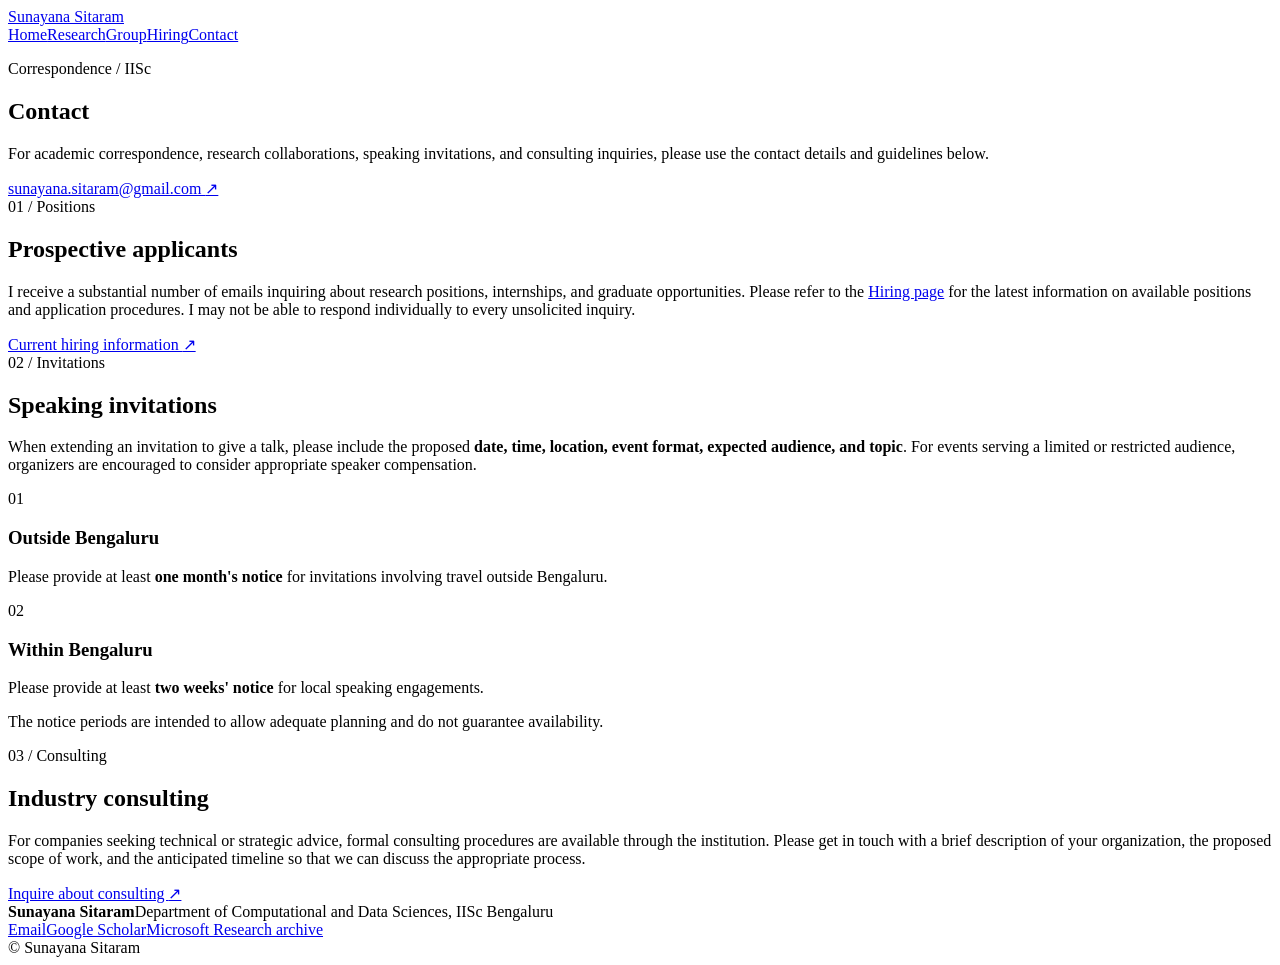
==== contact.html @ 84cc09e3 "Initial version" ====
<!doctype html><html lang="en"><head><meta charset="utf-8"><meta name="viewport" content="width=device-width, initial-scale=1"><meta name="theme-color" content="#fafaf8"><meta name="description" content="Contact Sunayana Sitaram at IISc for research inquiries, speaking invitations, and consulting engagements."><title>Contact | Sunayana Sitaram</title><link rel="stylesheet" href="assets/style.css"></head><body><header class="site-header"><div class="wrap header-inner"><a href="index.html" class="wordmark" aria-label="Sunayana Sitaram home">Sunayana Sitaram</a><nav class="nav" aria-label="Main navigation"><a href="index.html">Home</a><a href="research.html">Research</a><a href="group.html">Group</a><a href="hiring.html" aria-current="page" class="active">Hiring</a><a href="contact.html" aria-current="page" class="active">Contact</a></nav></div></header><main id="main" class="wrap"><section class="page-intro"><p class="kicker">Correspondence / IISc</p><h1>Contact</h1><p class="page-lead">For academic correspondence, research collaborations, speaking invitations, and consulting inquiries, please use the contact details and guidelines below.</p><div class="inline-links"><a href="mailto:sunayana.sitaram@gmail.com">sunayana.sitaram@gmail.com <span aria-hidden="true">↗</span></a></div></section>
<section class="editorial-section"><div class="section-side"><span class="section-index">01 / Positions</span></div><div class="section-main"><h2>Prospective applicants</h2><p class="narrow-copy">I receive a substantial number of emails inquiring about research positions, internships, and graduate opportunities. Please refer to the <a href="hiring.html">Hiring page</a> for the latest information on available positions and application procedures. I may not be able to respond individually to every unsolicited inquiry.</p><a class="primary-link" href="hiring.html">Current hiring information <span aria-hidden="true">↗</span></a></div></section>
<section class="editorial-section"><div class="section-side"><span class="section-index">02 / Invitations</span></div><div class="section-main"><h2>Speaking invitations</h2><p class="narrow-copy">When extending an invitation to give a talk, please include the proposed <strong>date, time, location, event format, expected audience, and topic</strong>. For events serving a limited or restricted audience, organizers are encouraged to consider appropriate speaker compensation.</p><div class="focus-list"><article><span class="ordinal">01</span><div><h3>Outside Bengaluru</h3><p>Please provide at least <strong>one month's notice</strong> for invitations involving travel outside Bengaluru.</p></div></article><article><span class="ordinal">02</span><div><h3>Within Bengaluru</h3><p>Please provide at least <strong>two weeks' notice</strong> for local speaking engagements.</p></div></article></div><p class="narrow-copy">The notice periods are intended to allow adequate planning and do not guarantee availability.</p></div></section>
<section class="editorial-section last-section"><div class="section-side"><span class="section-index">03 / Consulting</span></div><div class="section-main"><h2>Industry consulting</h2><p class="narrow-copy">For companies seeking technical or strategic advice, formal consulting procedures are available through the institution. Please get in touch with a brief description of your organization, the proposed scope of work, and the anticipated timeline so that we can discuss the appropriate process.</p><a class="primary-link" href="mailto:sunayana.sitaram@gmail.com?subject=Consulting%20inquiry">Inquire about consulting <span aria-hidden="true">↗</span></a></div></section></main><footer class="site-footer"><div class="wrap footer-inner"><div><strong>Sunayana Sitaram</strong><span>Department of Computational and Data Sciences, IISc Bengaluru</span></div><div class="footer-links"><a href="mailto:sunayana.sitaram@gmail.com">Email</a><a href="https://scholar.google.com/scholar?q=Sunayana+Sitaram">Google Scholar</a><a href="https://www.microsoft.com/en-us/research/people/susitara/">Microsoft Research archive</a></div></div><div class="wrap copyright">© <span id="year"></span> Sunayana Sitaram</div></footer><script src="assets/site.js"></script></body></html>
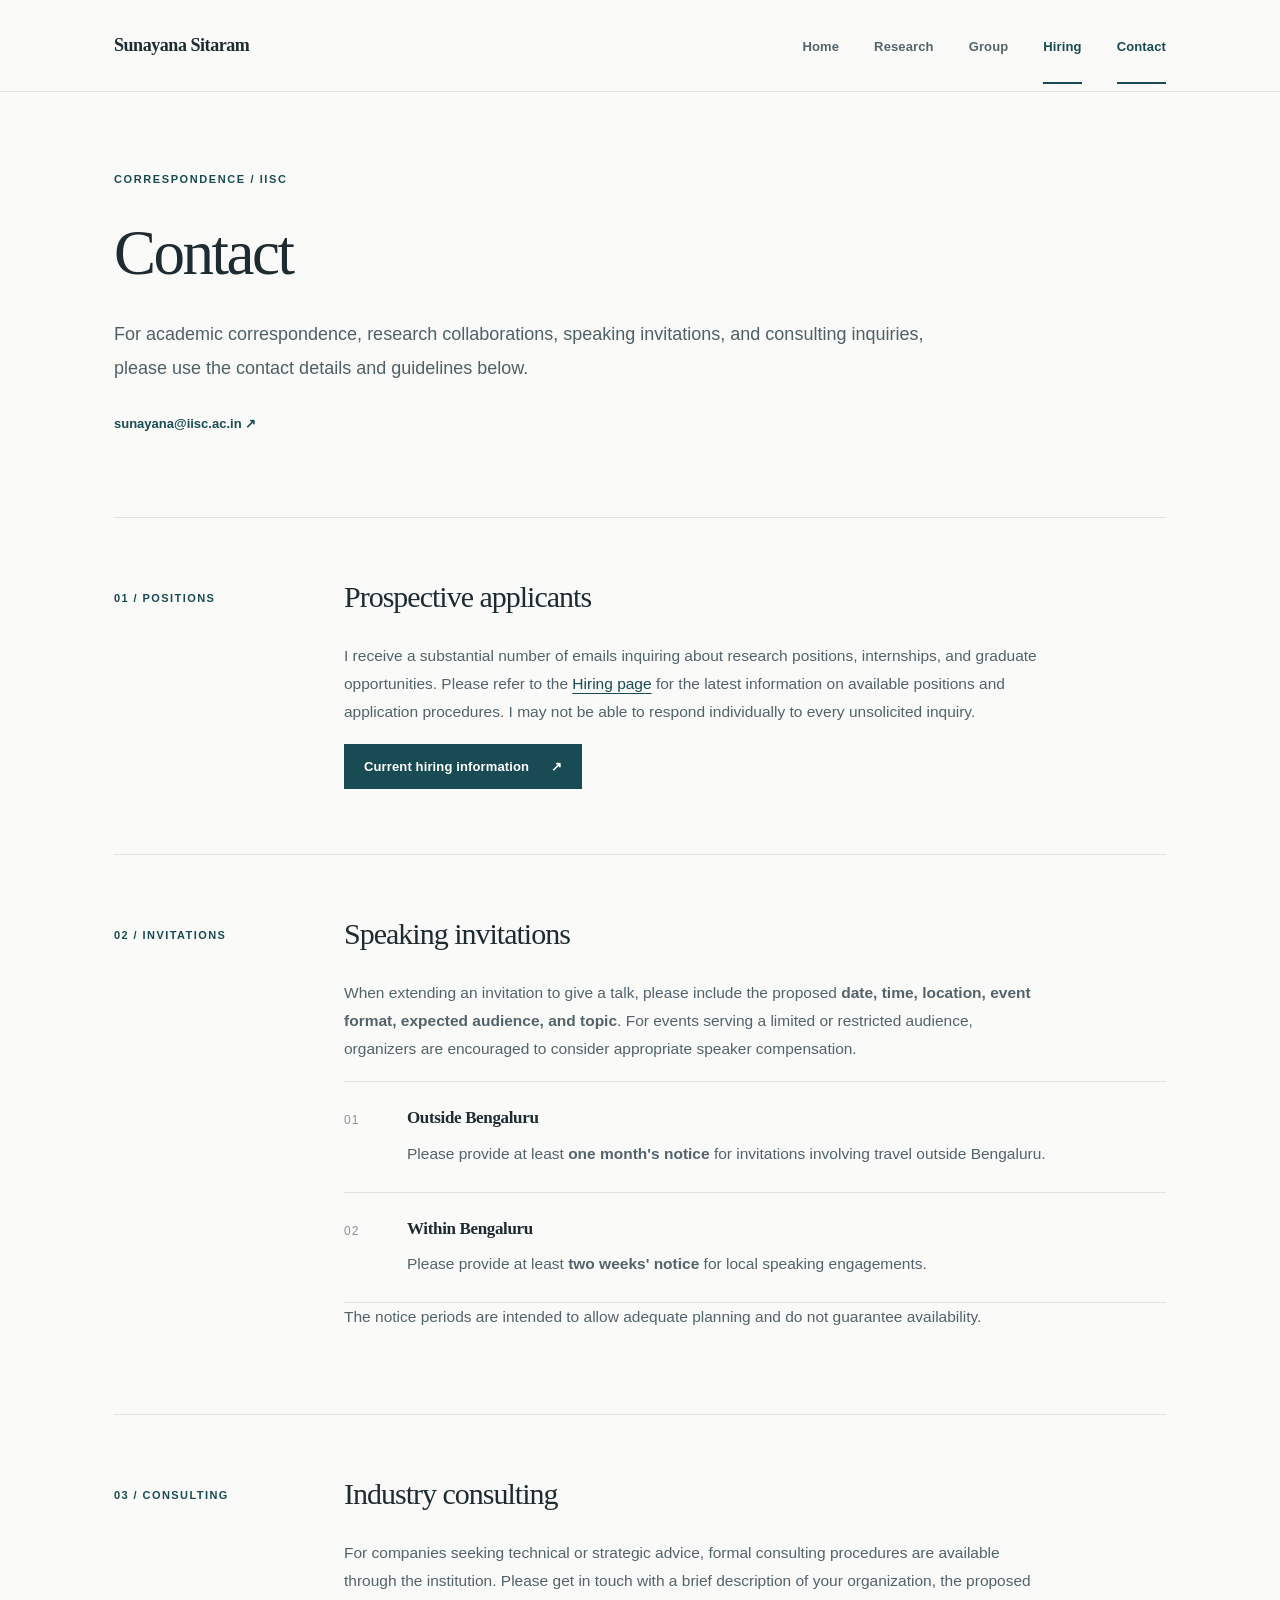
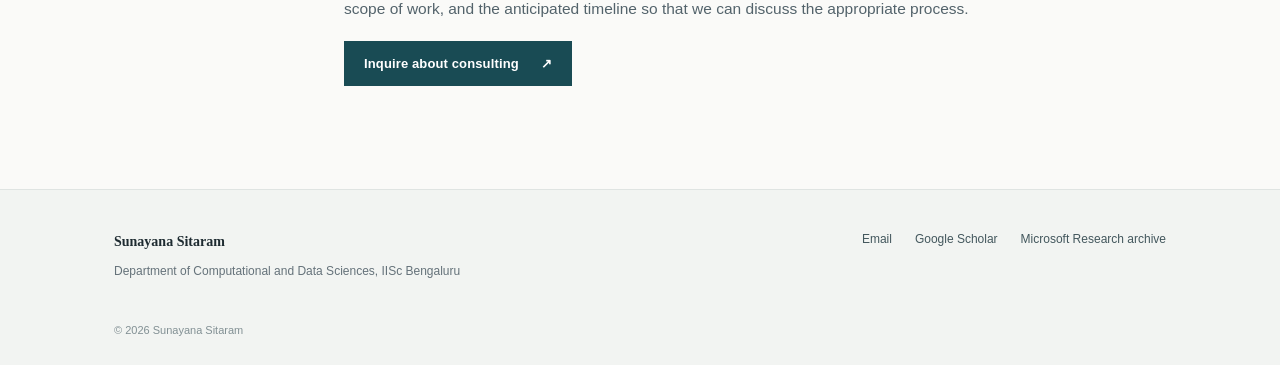
==== commit f14c14b8: "Update contact.html email update" ====
--- a/contact.html
+++ b/contact.html
@@ -1,4 +1,4 @@
-<!doctype html><html lang="en"><head><meta charset="utf-8"><meta name="viewport" content="width=device-width, initial-scale=1"><meta name="theme-color" content="#fafaf8"><meta name="description" content="Contact Sunayana Sitaram at IISc for research inquiries, speaking invitations, and consulting engagements."><title>Contact | Sunayana Sitaram</title><link rel="stylesheet" href="assets/style.css"></head><body><header class="site-header"><div class="wrap header-inner"><a href="index.html" class="wordmark" aria-label="Sunayana Sitaram home">Sunayana Sitaram</a><nav class="nav" aria-label="Main navigation"><a href="index.html">Home</a><a href="research.html">Research</a><a href="group.html">Group</a><a href="hiring.html" aria-current="page" class="active">Hiring</a><a href="contact.html" aria-current="page" class="active">Contact</a></nav></div></header><main id="main" class="wrap"><section class="page-intro"><p class="kicker">Correspondence / IISc</p><h1>Contact</h1><p class="page-lead">For academic correspondence, research collaborations, speaking invitations, and consulting inquiries, please use the contact details and guidelines below.</p><div class="inline-links"><a href="mailto:sunayana.sitaram@gmail.com">sunayana.sitaram@gmail.com <span aria-hidden="true">↗</span></a></div></section>
+<!doctype html><html lang="en"><head><meta charset="utf-8"><meta name="viewport" content="width=device-width, initial-scale=1"><meta name="theme-color" content="#fafaf8"><meta name="description" content="Contact Sunayana Sitaram at IISc for research inquiries, speaking invitations, and consulting engagements."><title>Contact | Sunayana Sitaram</title><link rel="stylesheet" href="assets/style.css"></head><body><header class="site-header"><div class="wrap header-inner"><a href="index.html" class="wordmark" aria-label="Sunayana Sitaram home">Sunayana Sitaram</a><nav class="nav" aria-label="Main navigation"><a href="index.html">Home</a><a href="research.html">Research</a><a href="group.html">Group</a><a href="hiring.html" aria-current="page" class="active">Hiring</a><a href="contact.html" aria-current="page" class="active">Contact</a></nav></div></header><main id="main" class="wrap"><section class="page-intro"><p class="kicker">Correspondence / IISc</p><h1>Contact</h1><p class="page-lead">For academic correspondence, research collaborations, speaking invitations, and consulting inquiries, please use the contact details and guidelines below.</p><div class="inline-links"><a href="mailto:sunayana@iisc.ac.in">sunayana@iisc.ac.in <span aria-hidden="true">↗</span></a></div></section>
 <section class="editorial-section"><div class="section-side"><span class="section-index">01 / Positions</span></div><div class="section-main"><h2>Prospective applicants</h2><p class="narrow-copy">I receive a substantial number of emails inquiring about research positions, internships, and graduate opportunities. Please refer to the <a href="hiring.html">Hiring page</a> for the latest information on available positions and application procedures. I may not be able to respond individually to every unsolicited inquiry.</p><a class="primary-link" href="hiring.html">Current hiring information <span aria-hidden="true">↗</span></a></div></section>
 <section class="editorial-section"><div class="section-side"><span class="section-index">02 / Invitations</span></div><div class="section-main"><h2>Speaking invitations</h2><p class="narrow-copy">When extending an invitation to give a talk, please include the proposed <strong>date, time, location, event format, expected audience, and topic</strong>. For events serving a limited or restricted audience, organizers are encouraged to consider appropriate speaker compensation.</p><div class="focus-list"><article><span class="ordinal">01</span><div><h3>Outside Bengaluru</h3><p>Please provide at least <strong>one month's notice</strong> for invitations involving travel outside Bengaluru.</p></div></article><article><span class="ordinal">02</span><div><h3>Within Bengaluru</h3><p>Please provide at least <strong>two weeks' notice</strong> for local speaking engagements.</p></div></article></div><p class="narrow-copy">The notice periods are intended to allow adequate planning and do not guarantee availability.</p></div></section>
-<section class="editorial-section last-section"><div class="section-side"><span class="section-index">03 / Consulting</span></div><div class="section-main"><h2>Industry consulting</h2><p class="narrow-copy">For companies seeking technical or strategic advice, formal consulting procedures are available through the institution. Please get in touch with a brief description of your organization, the proposed scope of work, and the anticipated timeline so that we can discuss the appropriate process.</p><a class="primary-link" href="mailto:sunayana.sitaram@gmail.com?subject=Consulting%20inquiry">Inquire about consulting <span aria-hidden="true">↗</span></a></div></section></main><footer class="site-footer"><div class="wrap footer-inner"><div><strong>Sunayana Sitaram</strong><span>Department of Computational and Data Sciences, IISc Bengaluru</span></div><div class="footer-links"><a href="mailto:sunayana.sitaram@gmail.com">Email</a><a href="https://scholar.google.com/scholar?q=Sunayana+Sitaram">Google Scholar</a><a href="https://www.microsoft.com/en-us/research/people/susitara/">Microsoft Research archive</a></div></div><div class="wrap copyright">© <span id="year"></span> Sunayana Sitaram</div></footer><script src="assets/site.js"></script></body></html>+<section class="editorial-section last-section"><div class="section-side"><span class="section-index">03 / Consulting</span></div><div class="section-main"><h2>Industry consulting</h2><p class="narrow-copy">For companies seeking technical or strategic advice, formal consulting procedures are available through the institution. Please get in touch with a brief description of your organization, the proposed scope of work, and the anticipated timeline so that we can discuss the appropriate process.</p><a class="primary-link" href="mailto:sunayana.sitaram@gmail.com?subject=Consulting%20inquiry">Inquire about consulting <span aria-hidden="true">↗</span></a></div></section></main><footer class="site-footer"><div class="wrap footer-inner"><div><strong>Sunayana Sitaram</strong><span>Department of Computational and Data Sciences, IISc Bengaluru</span></div><div class="footer-links"><a href="mailto:sunayana@iisc.ac.in">Email</a><a href="https://scholar.google.com/scholar?q=Sunayana+Sitaram">Google Scholar</a><a href="https://www.microsoft.com/en-us/research/people/susitara/">Microsoft Research archive</a></div></div><div class="wrap copyright">© <span id="year"></span> Sunayana Sitaram</div></footer><script src="assets/site.js"></script></body></html>
--- a/assets/style.css
+++ b/assets/style.css
@@ -0,0 +1,4 @@
+@import url('https://fonts.googleapis.com/css2?family=DM+Sans:wght@400;500;600;700&family=Libre+Baskerville:wght@400;700&display=swap');
+:root{--bg:#fafaf8;--paper:#fff;--ink:#1e2b31;--muted:#65727a;--accent:#194b54;--line:#dfe4e2;--soft:#edf1ef;--serif:'Libre Baskerville',Georgia,serif;--sans:'DM Sans',Arial,sans-serif}
+*{box-sizing:border-box}html{scroll-behavior:smooth}body{margin:0;background:var(--bg);color:var(--ink);font:15.5px/1.8 var(--sans);-webkit-font-smoothing:antialiased}a{color:var(--accent);text-underline-offset:4px}a:hover{text-decoration-thickness:2px}a:focus-visible{outline:2px solid var(--accent);outline-offset:5px}.wrap{max-width:1120px;margin-inline:auto;padding-inline:34px}.site-header{background:var(--bg);border-bottom:1px solid var(--line)}.header-inner{min-height:91px;display:flex;align-items:center;justify-content:space-between;gap:30px}.wordmark{font:700 18px/1.2 var(--serif);letter-spacing:-.45px;color:var(--ink);text-decoration:none}.wordmark:hover{text-decoration:none}.wordmark-sub{display:block;font:500 10px/1.5 var(--sans);letter-spacing:.13em;text-transform:uppercase;color:var(--muted);margin-top:7px}.nav{display:flex;align-items:center;gap:35px}.nav a{padding:33px 0 29px;border-bottom:2px solid transparent;color:#55656b;text-decoration:none;font:600 13px/1 var(--sans);letter-spacing:.01em}.nav a:hover,.nav a.active{color:var(--accent);border-bottom-color:var(--accent)}.hero{display:grid;grid-template-columns:minmax(0,1.55fr) minmax(265px,.72fr);gap:70px;align-items:center;padding:88px 0 104px}.kicker{margin:0 0 27px;color:var(--accent);text-transform:uppercase;letter-spacing:.145em;font:700 11px/1.6 var(--sans)}.kicker-rule{display:inline-block;width:22px;height:1px;background:#a5b5b4;vertical-align:middle;margin:0 9px}.hero h1,.page-intro h1{font:400 clamp(42px,5.1vw,63px)/1.19 var(--serif);letter-spacing:-2.5px;margin:0 0 26px;color:var(--ink)}.role-title{font-size:17px;font-weight:700;margin:0 0 4px}.affiliation{font-size:14px;line-height:1.75;margin:0 0 28px;color:#596870}.affiliation a{color:inherit}.lead{font-size:17px;line-height:1.85;max-width:625px;margin:0 0 31px;color:#46575e}.hero-actions{display:flex;flex-wrap:wrap;gap:28px;align-items:center}.primary-link{display:inline-flex;align-items:center;gap:22px;text-decoration:none;background:var(--accent);color:white;padding:11px 20px;font-size:13px;font-weight:700;letter-spacing:.01em}.primary-link:hover{background:#0f343c;text-decoration:none}.text-link,.section-action{font-size:13px;font-weight:700;text-decoration:none}.text-link:hover,.section-action:hover{text-decoration:underline}.hero-portrait{margin:0;align-self:start;padding-top:8px}.hero-portrait img{display:block;width:100%;height:auto;aspect-ratio:5/6;object-fit:cover;object-position:center 16%;border:1px solid #d8dedb;background:#e7ece9;filter:saturate(.88)}.hero-portrait figcaption{font-size:11px;letter-spacing:.09em;text-transform:uppercase;color:var(--muted);margin-top:12px}.editorial-section{border-top:1px solid var(--line);display:grid;grid-template-columns:190px minmax(0,1fr);gap:40px;padding:58px 0 65px}.last-section{padding-bottom:103px}.section-side{padding-top:7px}.section-index,.small-label,.project-meta{font:700 11px/1.7 var(--sans);letter-spacing:.13em;text-transform:uppercase;color:var(--accent)}.section-main h2{font:400 30px/1.4 var(--serif);letter-spacing:-1px;margin:0 0 24px}.section-main h3{font:700 17px/1.45 var(--serif);letter-spacing:-.35px;margin:0 0 9px}.section-main p{color:#53636b;max-width:740px;margin:0 0 18px}.prose p{font-size:15.5px}.inline-links{display:flex;gap:28px;flex-wrap:wrap;margin-top:24px}.inline-links a,.initiatives a,.project-list a{font-size:13px;font-weight:700;text-decoration:none}.inline-links a:hover,.initiatives a:hover,.project-list a:hover{text-decoration:underline}.section-head{display:flex;gap:20px;justify-content:space-between;align-items:baseline}.focus-list{border-top:1px solid var(--line)}.focus-list article{display:grid;grid-template-columns:48px 1fr;gap:15px;padding:24px 0;border-bottom:1px solid var(--line)}.ordinal{font-size:12px;letter-spacing:.09em;color:#87969a;padding-top:4px}.focus-list article p{margin:0;max-width:700px}.initiatives{display:grid;grid-template-columns:1fr 1fr;gap:38px;margin-top:28px}.initiatives article{padding:0 26px 0 0;border-right:1px solid var(--line)}.initiatives article:last-child{border-right:0}.initiatives .small-label{margin:0 0 18px;font-size:10px}.initiatives h3{font-size:20px}.initiatives p{font-size:14px;min-height:92px}.page-intro{padding:79px 0 82px;max-width:850px}.page-intro h1{margin-bottom:26px}.page-lead{font-size:18px;line-height:1.9;color:#4f6067;margin:0;max-width:830px}.page-intro .inline-links{margin-top:27px}.section-intro{margin-bottom:32px!important}.project-list{border-top:1px solid var(--line)}.project-list article{padding:28px 0 30px;border-bottom:1px solid var(--line)}.project-meta{font-size:10px;color:#74878a;margin-bottom:9px}.project-list p{margin-bottom:8px}.person{display:flex;gap:22px;align-items:center;padding:13px 0 24px}.person img{width:104px;height:116px;object-fit:cover;object-position:center top;filter:saturate(.88);border:1px solid var(--line);background:var(--soft)}.person h3{margin-bottom:5px}.person p{font-size:14px;margin:0}.narrow-copy{max-width:700px!important}.status-note{border-left:2px solid var(--accent);background:var(--soft);padding:16px 20px;margin-top:28px!important;font-size:14px}.site-footer{background:#f2f4f2;border-top:1px solid var(--line);padding:39px 0 24px}.footer-inner{display:flex;align-items:flex-start;justify-content:space-between;gap:25px}.footer-inner strong,.footer-inner span{display:block}.footer-inner strong{font-family:var(--serif);font-size:14px;margin-bottom:7px}.footer-inner span{font-size:12px;color:var(--muted)}.footer-links{display:flex;gap:23px;flex-wrap:wrap}.footer-links a{color:#43575d;text-decoration:none;font-size:12px}.footer-links a:hover{text-decoration:underline}.copyright{color:#829094;font-size:11px;margin-top:38px}@media(max-width:800px){.wrap{padding-inline:23px}.hero{gap:35px;grid-template-columns:minmax(0,1fr) minmax(200px,.7fr);padding:65px 0 80px}.editorial-section{grid-template-columns:140px minmax(0,1fr);gap:22px}.nav{gap:20px}.hero h1{font-size:43px}}@media(max-width:620px){.header-inner{display:block;padding-top:17px}.wordmark-sub{margin-top:3px}.nav{margin-top:14px;gap:26px;overflow-x:auto}.nav a{padding:10px 0 13px;white-space:nowrap}.hero{display:flex;flex-direction:column-reverse;align-items:stretch;padding:38px 0 55px;gap:32px}.hero-portrait{width:180px;align-self:start}.hero h1,.page-intro h1{font-size:40px;letter-spacing:-1.5px}.lead,.page-lead{font-size:16px}.editorial-section{display:block;padding:35px 0 46px}.section-side{margin-bottom:19px}.section-main h2{font-size:25px}.section-head{display:block}.section-action{display:inline-block;margin-bottom:19px}.initiatives{grid-template-columns:1fr;gap:28px}.initiatives article{border-right:0;border-bottom:1px solid var(--line);padding-bottom:24px}.initiatives article:last-child{border-bottom:0}.initiatives p{min-height:0}.page-intro{padding:55px 0}.footer-inner{display:block}.footer-links{margin-top:25px}.last-section{padding-bottom:70px}}@media(prefers-reduced-motion:reduce){html{scroll-behavior:auto}}
+.project-list h3 a{color:inherit;text-decoration:none}.project-list h3 a:hover{color:var(--accent);text-decoration:underline}@media(max-width:620px){.nav{gap:20px}.nav a{font-size:12px}}
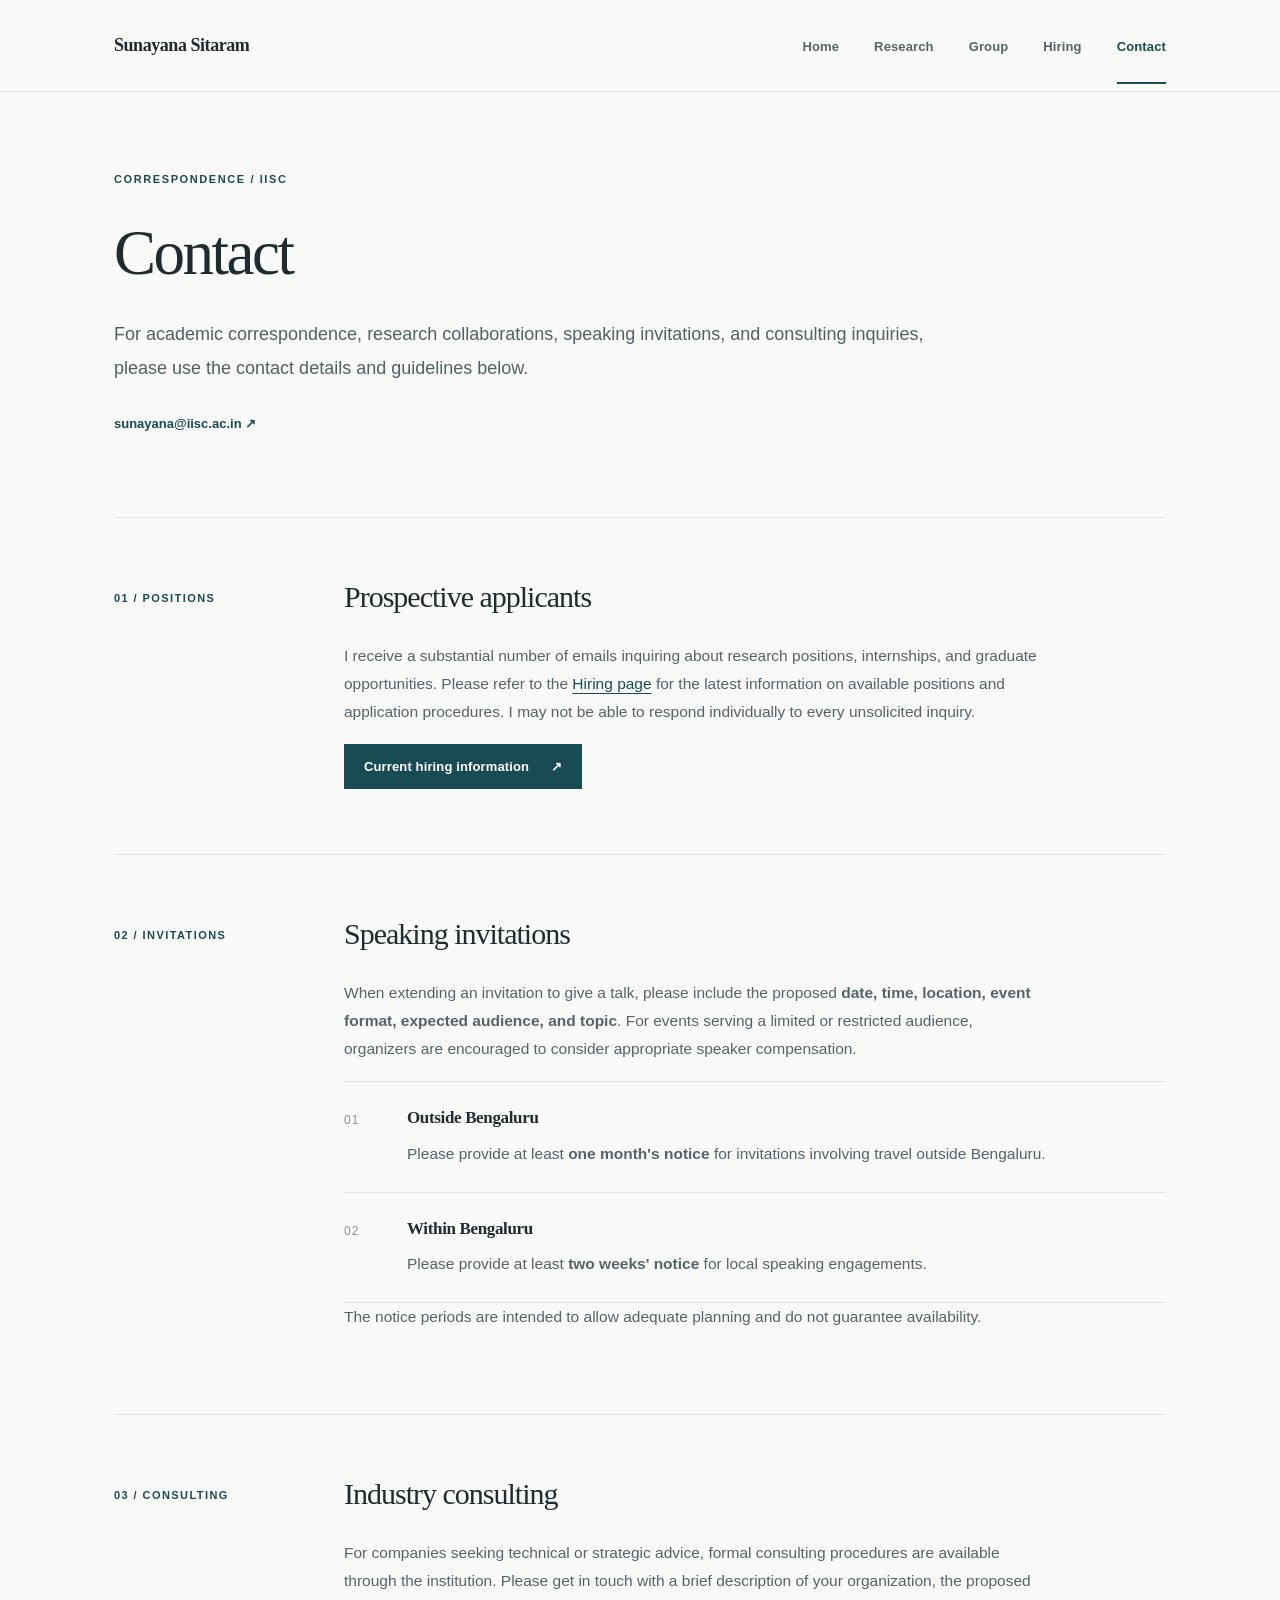
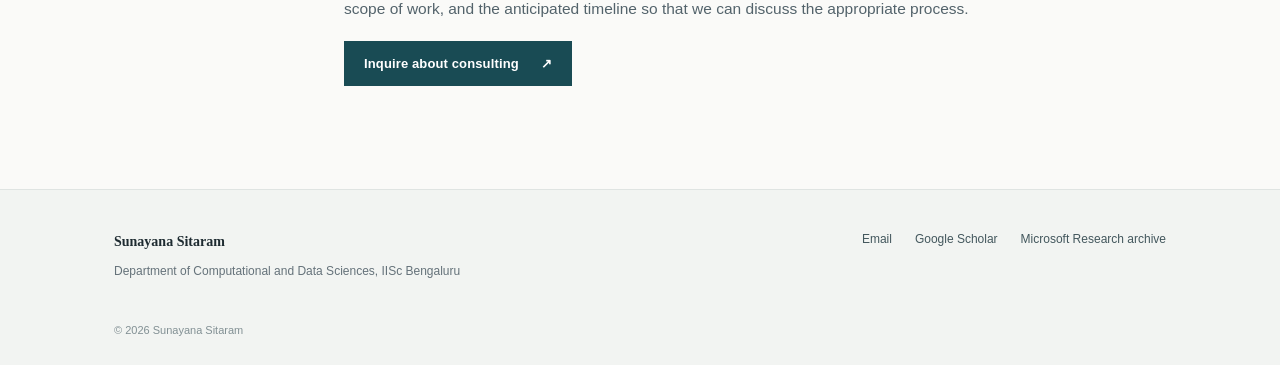
==== commit 611b3bf2: "Update contact.html" ====
--- a/contact.html
+++ b/contact.html
@@ -1,4 +1,4 @@
-<!doctype html><html lang="en"><head><meta charset="utf-8"><meta name="viewport" content="width=device-width, initial-scale=1"><meta name="theme-color" content="#fafaf8"><meta name="description" content="Contact Sunayana Sitaram at IISc for research inquiries, speaking invitations, and consulting engagements."><title>Contact | Sunayana Sitaram</title><link rel="stylesheet" href="assets/style.css"></head><body><header class="site-header"><div class="wrap header-inner"><a href="index.html" class="wordmark" aria-label="Sunayana Sitaram home">Sunayana Sitaram</a><nav class="nav" aria-label="Main navigation"><a href="index.html">Home</a><a href="research.html">Research</a><a href="group.html">Group</a><a href="hiring.html" aria-current="page" class="active">Hiring</a><a href="contact.html" aria-current="page" class="active">Contact</a></nav></div></header><main id="main" class="wrap"><section class="page-intro"><p class="kicker">Correspondence / IISc</p><h1>Contact</h1><p class="page-lead">For academic correspondence, research collaborations, speaking invitations, and consulting inquiries, please use the contact details and guidelines below.</p><div class="inline-links"><a href="mailto:sunayana@iisc.ac.in">sunayana@iisc.ac.in <span aria-hidden="true">↗</span></a></div></section>
+<!doctype html><html lang="en"><head><meta charset="utf-8"><meta name="viewport" content="width=device-width, initial-scale=1"><meta name="theme-color" content="#fafaf8"><meta name="description" content="Contact Sunayana Sitaram at IISc for research inquiries, speaking invitations, and consulting engagements."><title>Contact | Sunayana Sitaram</title><link rel="stylesheet" href="assets/style.css"></head><body><header class="site-header"><div class="wrap header-inner"><a href="index.html" class="wordmark" aria-label="Sunayana Sitaram home">Sunayana Sitaram</a><nav class="nav" aria-label="Main navigation"><a href="index.html">Home</a><a href="research.html">Research</a><a href="group.html">Group</a><a href="hiring.html" aria-current="page">Hiring</a><a href="contact.html" aria-current="page" class="active">Contact</a></nav></div></header><main id="main" class="wrap"><section class="page-intro"><p class="kicker">Correspondence / IISc</p><h1>Contact</h1><p class="page-lead">For academic correspondence, research collaborations, speaking invitations, and consulting inquiries, please use the contact details and guidelines below.</p><div class="inline-links"><a href="mailto:sunayana@iisc.ac.in">sunayana@iisc.ac.in <span aria-hidden="true">↗</span></a></div></section>
 <section class="editorial-section"><div class="section-side"><span class="section-index">01 / Positions</span></div><div class="section-main"><h2>Prospective applicants</h2><p class="narrow-copy">I receive a substantial number of emails inquiring about research positions, internships, and graduate opportunities. Please refer to the <a href="hiring.html">Hiring page</a> for the latest information on available positions and application procedures. I may not be able to respond individually to every unsolicited inquiry.</p><a class="primary-link" href="hiring.html">Current hiring information <span aria-hidden="true">↗</span></a></div></section>
 <section class="editorial-section"><div class="section-side"><span class="section-index">02 / Invitations</span></div><div class="section-main"><h2>Speaking invitations</h2><p class="narrow-copy">When extending an invitation to give a talk, please include the proposed <strong>date, time, location, event format, expected audience, and topic</strong>. For events serving a limited or restricted audience, organizers are encouraged to consider appropriate speaker compensation.</p><div class="focus-list"><article><span class="ordinal">01</span><div><h3>Outside Bengaluru</h3><p>Please provide at least <strong>one month's notice</strong> for invitations involving travel outside Bengaluru.</p></div></article><article><span class="ordinal">02</span><div><h3>Within Bengaluru</h3><p>Please provide at least <strong>two weeks' notice</strong> for local speaking engagements.</p></div></article></div><p class="narrow-copy">The notice periods are intended to allow adequate planning and do not guarantee availability.</p></div></section>
 <section class="editorial-section last-section"><div class="section-side"><span class="section-index">03 / Consulting</span></div><div class="section-main"><h2>Industry consulting</h2><p class="narrow-copy">For companies seeking technical or strategic advice, formal consulting procedures are available through the institution. Please get in touch with a brief description of your organization, the proposed scope of work, and the anticipated timeline so that we can discuss the appropriate process.</p><a class="primary-link" href="mailto:sunayana.sitaram@gmail.com?subject=Consulting%20inquiry">Inquire about consulting <span aria-hidden="true">↗</span></a></div></section></main><footer class="site-footer"><div class="wrap footer-inner"><div><strong>Sunayana Sitaram</strong><span>Department of Computational and Data Sciences, IISc Bengaluru</span></div><div class="footer-links"><a href="mailto:sunayana@iisc.ac.in">Email</a><a href="https://scholar.google.com/scholar?q=Sunayana+Sitaram">Google Scholar</a><a href="https://www.microsoft.com/en-us/research/people/susitara/">Microsoft Research archive</a></div></div><div class="wrap copyright">© <span id="year"></span> Sunayana Sitaram</div></footer><script src="assets/site.js"></script></body></html>
